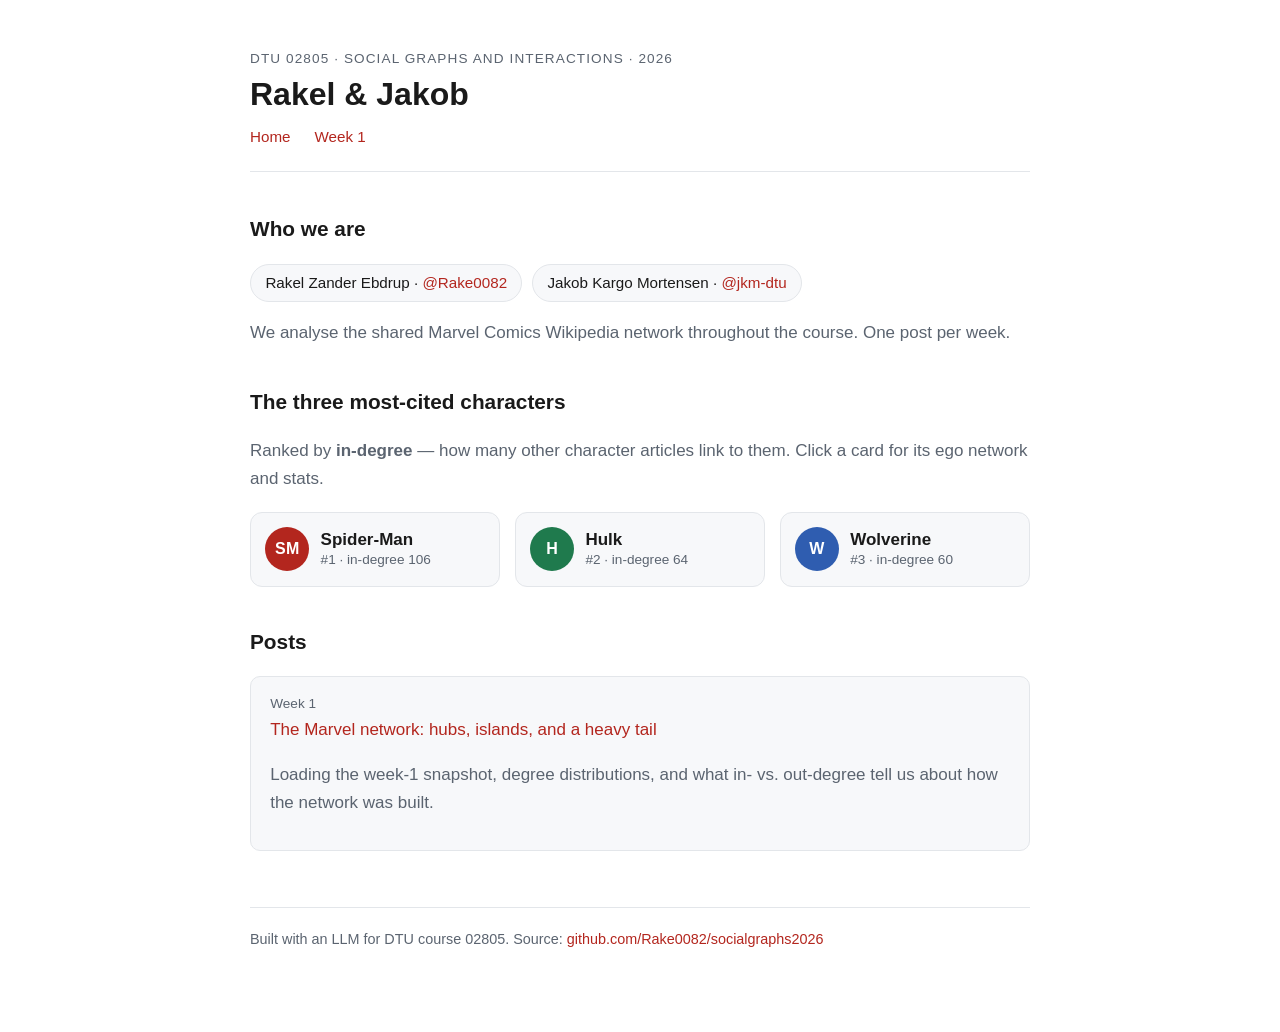
==== index.html @ 5c4c25a7 "Landing page: interactive ego networks for the 3 most-cited characters - assets/heroes.json exported" ====
<!DOCTYPE html>
<html lang="en">
<head>
  <meta charset="utf-8">
  <meta name="viewport" content="width=device-width, initial-scale=1">
  <title>02805 Social Graphs — Rakel &amp; Jakob</title>
  <link rel="stylesheet" href="assets/style.css">
</head>
<body>
<div class="wrap">

  <header class="site">
    <div class="kicker">DTU 02805 · Social Graphs and Interactions · 2026</div>
    <h1>Rakel &amp; Jakob</h1>
    <nav class="top">
      <a href="index.html">Home</a>
      <a href="posts/week1.html">Week 1</a>
    </nav>
  </header>

  <h2>Who we are</h2>
  <ul class="members">
    <li>Rakel Zander Ebdrup · <a href="https://github.com/Rake0082">@Rake0082</a></li>
    <li>Jakob Kargo Mortensen · <a href="https://github.com/jkm-dtu">@jkm-dtu</a></li>
  </ul>
  <p class="muted">
    We analyse the shared Marvel Comics Wikipedia network throughout the course.
    One post per week.
  </p>

  <h2>The three most-cited characters</h2>
  <p class="muted">
    Ranked by <strong>in-degree</strong> &mdash; how many other character articles link to them.
    Click a card for its ego network and stats.
  </p>

  <div id="heroes" class="hero-row">
    <p class="muted" id="hero-fallback">Loading character data&hellip;</p>
  </div>
  <div id="hero-panel" class="hero-panel" hidden></div>

  <h2>Posts</h2>
  <ul class="posts">
    <li>
      <div class="date">Week 1</div>
      <a href="posts/week1.html">The Marvel network: hubs, islands, and a heavy tail</a>
      <p class="muted">Loading the week-1 snapshot, degree distributions, and what in- vs.
        out-degree tell us about how the network was built.</p>
    </li>
  </ul>

  <footer class="site">
    Built with an LLM for DTU course 02805. Source:
    <a href="https://github.com/Rake0082/socialgraphs2026">github.com/Rake0082/socialgraphs2026</a>
  </footer>

</div>

<script>
const ACCENTS = ["#b3261e", "#1f7a4d", "#2f5db0"];   // one per card

function initials(name) {
  return name.replace(/\(.*?\)/g, "").trim().split(/[\s-]+/)
             .map(w => w[0]).join("").slice(0, 2).toUpperCase();
}

function egoSVG(hero) {
  const W = 340, C = W / 2, R = 118;
  const nodes = hero.nodes;
  const hub = nodes[0];
  const others = nodes.slice(1);
  const pos = [[C, C]];
  others.forEach((_, i) => {
    const a = (i / others.length) * 2 * Math.PI - Math.PI / 2;
    pos.push([C + R * Math.cos(a), C + R * Math.sin(a)]);
  });
  const rOf = d => 4 + 2.3 * Math.sqrt(d);
  const dirColour = { in: "var(--accent)", out: "#7a8698", both: "#b48a00" };

  let s = `<svg viewBox="0 0 ${W} ${W}" role="img" aria-label="Ego network of ${hub.name}">`;
  // edges
  for (const [i, j] of hero.edges) {
    const touchesHub = (i === 0 || j === 0);
    const col = touchesHub ? dirColour[nodes[i === 0 ? j : i].dir] : "var(--border)";
    const wdt = touchesHub ? 1.6 : 0.7;
    s += `<line x1="${pos[i][0]}" y1="${pos[i][1]}" x2="${pos[j][0]}" y2="${pos[j][1]}" `
       + `stroke="${col}" stroke-width="${wdt}" opacity="${touchesHub ? 0.9 : 0.45}"/>`;
  }
  // nodes + labels
  nodes.forEach((nd, i) => {
    const [x, y] = pos[i];
    const r = nd.is_hero ? rOf(nd.in_degree) * 0.9 + 4 : rOf(nd.in_degree);
    s += `<circle cx="${x}" cy="${y}" r="${r}" `
       + `fill="${nd.is_hero ? "var(--accent)" : "var(--card)"}" `
       + `stroke="${nd.is_hero ? "var(--accent)" : "var(--muted)"}" stroke-width="1.5">`
       + `<title>${nd.name} — in-degree ${nd.in_degree}</title></circle>`;
    if (!nd.is_hero) {
      const anchor = x < C - 8 ? "end" : x > C + 8 ? "start" : "middle";
      const dx = anchor === "end" ? -r - 3 : anchor === "start" ? r + 3 : 0;
      const dy = anchor === "middle" ? (y < C ? -r - 4 : r + 10) : 3;
      s += `<text x="${x + dx}" y="${y + dy}" text-anchor="${anchor}" `
         + `font-size="9" fill="var(--fg)">${nd.name.replace(/\s*\(.*?\)/, "")}</text>`;
    }
  });
  s += `</svg>`;
  return s;
}

function showPanel(name, hero, accent) {
  const panel = document.getElementById("hero-panel");
  panel.style.setProperty("--card-accent", accent);
  panel.innerHTML = `
    <div class="hero-stats">
      <span class="hero-panel-name">${name}</span>
      <span><b>#${hero.in_rank}</b> by in-degree</span>
      <span><b>${hero.in_degree}</b> in-degree</span>
      <span><b>${hero.out_degree}</b> out-degree</span>
      <span><b>${hero.n_neighbours}</b> distinct neighbours</span>
    </div>
    <div class="hero-ego">${egoSVG(hero)}</div>
    <p class="muted hero-legend">
      Centre = the character. Ring = its 14 highest in-degree neighbours; node radius &prop; that
      neighbour's in-degree. <span style="color:var(--accent)">Red</span> link = someone links
      <em>to</em> the character, grey = the character links <em>out</em>, gold = mutual.
    </p>`;
  panel.hidden = false;
}

function render(data) {
  const row = document.getElementById("heroes");
  row.innerHTML = "";
  const entries = Object.entries(data);
  entries.forEach(([name, hero], idx) => {
    const accent = ACCENTS[idx % ACCENTS.length];
    const short = name.replace(/\s*\(.*?\)/, "");
    const btn = document.createElement("button");
    btn.className = "hero-card";
    btn.setAttribute("aria-pressed", "false");
    btn.innerHTML = `
      <span class="hero-emblem" style="background:${accent}">${initials(name)}</span>
      <span class="hero-meta">
        <span class="hero-name">${short}</span>
        <span class="hero-sub">#${hero.in_rank} · in-degree ${hero.in_degree}</span>
      </span>`;
    btn.addEventListener("click", () => {
      const wasActive = btn.getAttribute("aria-pressed") === "true";
      row.querySelectorAll(".hero-card").forEach(b => b.setAttribute("aria-pressed", "false"));
      if (wasActive) {
        document.getElementById("hero-panel").hidden = true;
      } else {
        btn.setAttribute("aria-pressed", "true");
        showPanel(short, hero, accent);
      }
    });
    row.appendChild(btn);
  });
}

fetch("assets/heroes.json")
  .then(r => r.json())
  .then(render)
  .catch(() => {
    const fb = document.getElementById("hero-fallback");
    if (fb) fb.textContent =
      "Could not load assets/heroes.json — run the export cell in week1_distribution.ipynb.";
  });
</script>
</body>
</html>
---- assets/style.css ----
/* ---- 02805 Social Graphs — group site ---- */

:root {
  --bg: #ffffff;
  --fg: #1a1a1a;
  --muted: #5b6470;
  --accent: #b3261e;
  --border: #e3e6ea;
  --card: #f7f8fa;
  --maxw: 820px;
}

@media (prefers-color-scheme: dark) {
  :root {
    --bg: #0f1115;
    --fg: #e7e9ec;
    --muted: #9aa4b1;
    --accent: #ff6b61;
    --border: #262b33;
    --card: #171a20;
  }
}

* { box-sizing: border-box; }

body {
  margin: 0;
  background: var(--bg);
  color: var(--fg);
  font: 17px/1.65 -apple-system, BlinkMacSystemFont, "Segoe UI", Roboto, Helvetica, Arial, sans-serif;
}

.wrap {
  max-width: var(--maxw);
  margin: 0 auto;
  padding: 3rem 1.25rem 5rem;
}

header.site {
  border-bottom: 1px solid var(--border);
  margin-bottom: 2.5rem;
  padding-bottom: 1.25rem;
}

header.site .kicker {
  color: var(--muted);
  font-size: 0.85rem;
  letter-spacing: 0.08em;
  text-transform: uppercase;
}

h1 { font-size: 2rem; line-height: 1.2; margin: 0.3rem 0 0.6rem; }
h2 { font-size: 1.3rem; margin: 2.4rem 0 0.7rem; }
h3 { font-size: 1.05rem; margin: 1.6rem 0 0.4rem; }

a { color: var(--accent); text-decoration: none; }
a:hover { text-decoration: underline; }

.muted { color: var(--muted); }

nav.top a { margin-right: 1.2rem; font-size: 0.95rem; }

ul.members { list-style: none; padding: 0; display: flex; flex-wrap: wrap; gap: 0.6rem; }
ul.members li {
  background: var(--card);
  border: 1px solid var(--border);
  border-radius: 999px;
  padding: 0.35rem 0.9rem;
  font-size: 0.95rem;
}

ul.posts { list-style: none; padding: 0; }
ul.posts li {
  border: 1px solid var(--border);
  border-radius: 10px;
  padding: 1rem 1.2rem;
  margin-bottom: 0.9rem;
  background: var(--card);
}
ul.posts li .date { color: var(--muted); font-size: 0.85rem; }

figure { margin: 1.5rem 0; }
figure img { width: 100%; border: 1px solid var(--border); border-radius: 8px; }
figcaption { color: var(--muted); font-size: 0.9rem; margin-top: 0.5rem; }

table { border-collapse: collapse; width: 100%; margin: 1.3rem 0; font-size: 0.95rem; }
th, td { border: 1px solid var(--border); padding: 0.45rem 0.7rem; text-align: left; }
th { background: var(--card); }

code {
  background: var(--card);
  border: 1px solid var(--border);
  border-radius: 4px;
  padding: 0.1rem 0.35rem;
  font-size: 0.9em;
}

footer.site {
  border-top: 1px solid var(--border);
  margin-top: 3.5rem;
  padding-top: 1.25rem;
  color: var(--muted);
  font-size: 0.9rem;
}

/* ---- most-cited character cards ---- */
.hero-row {
  display: grid;
  grid-template-columns: repeat(3, 1fr);
  gap: 0.9rem;
  margin: 1.2rem 0;
}
@media (max-width: 620px) {
  .hero-row { grid-template-columns: 1fr; }
}

.hero-card {
  display: flex;
  align-items: center;
  gap: 0.7rem;
  width: 100%;
  padding: 0.9rem;
  border: 1px solid var(--border);
  border-radius: 12px;
  background: var(--card);
  color: inherit;
  font: inherit;
  text-align: left;
  cursor: pointer;
}
.hero-card:hover { border-color: var(--muted); }
.hero-card[aria-pressed="true"] {
  border-color: var(--card-accent, var(--accent));
  box-shadow: inset 0 0 0 1px var(--card-accent, var(--accent));
}

.hero-emblem {
  flex: 0 0 auto;
  width: 44px;
  height: 44px;
  border-radius: 50%;
  display: grid;
  place-items: center;
  color: #fff;
  font-weight: 700;
  font-size: 1rem;
  letter-spacing: 0.02em;
}

.hero-meta { display: flex; flex-direction: column; line-height: 1.3; }
.hero-name { font-weight: 600; }
.hero-sub { color: var(--muted); font-size: 0.85rem; }

.hero-panel {
  margin: 0.9rem 0 0;
  padding: 1.1rem;
  border: 1px solid var(--card-accent, var(--border));
  border-radius: 12px;
  background: var(--card);
}

.hero-stats {
  display: flex;
  flex-wrap: wrap;
  align-items: baseline;
  gap: 0.4rem 1.3rem;
  font-size: 0.92rem;
  margin-bottom: 0.4rem;
}
.hero-stats b { font-size: 1.05rem; }
.hero-panel-name {
  font-size: 1.15rem;
  font-weight: 700;
  margin-right: 0.4rem;
}

.hero-ego {
  max-width: 460px;
  margin: 0.6rem auto 0;
}
.hero-ego svg { width: 100%; height: auto; display: block; overflow: visible; }
.hero-legend { font-size: 0.82rem; margin: 0.6rem 0 0; }
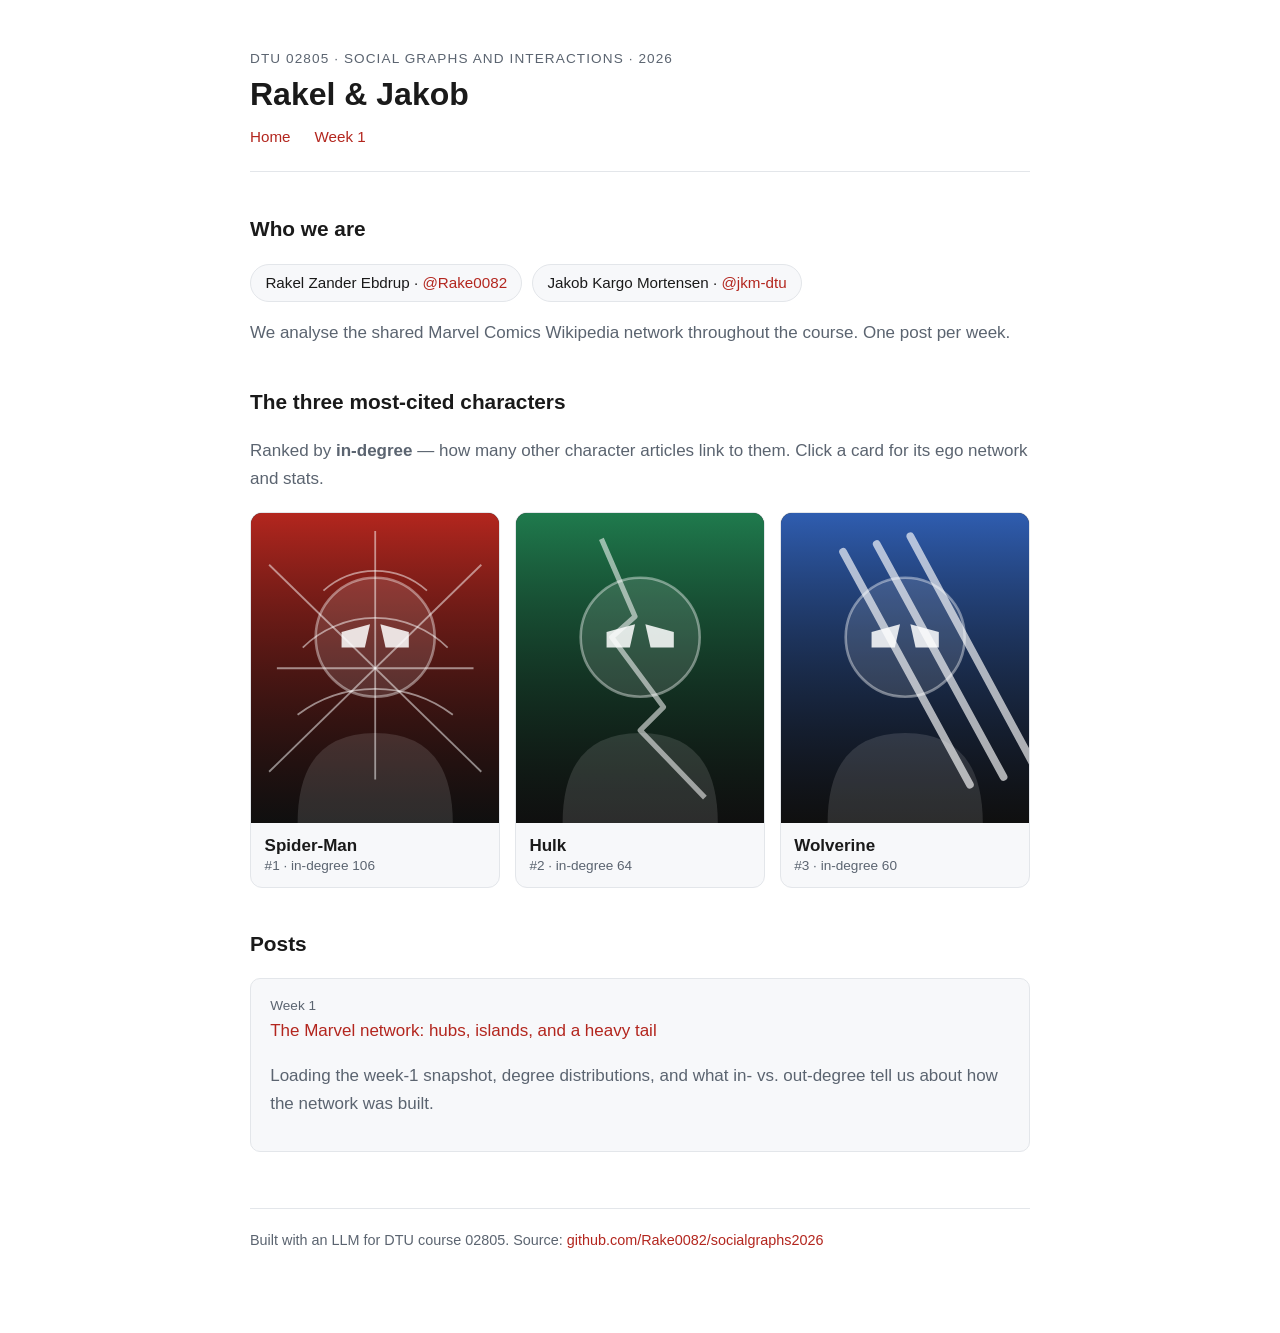
==== commit 87e2800e: "Character cards: clickable portrait tiles with drawn placeholder + photo swap-in - each card is now " ====
--- a/index.html
+++ b/index.html
@@ -62,6 +62,57 @@
 function initials(name) {
   return name.replace(/\(.*?\)/g, "").trim().split(/[\s-]+/)
              .map(w => w[0]).join("").slice(0, 2).toUpperCase();
+}
+
+function slugify(name) {
+  return name.toLowerCase().replace(/[^a-z0-9]+/g, "-").replace(/^-|-$/g, "");
+}
+
+/* Original, drawn placeholder portrait — no copyrighted artwork.
+   Replaced automatically by assets/heroes/<slug>.jpg (or .png) if that file exists. */
+function portraitSVG(name, accent) {
+  const short = name.replace(/\s*\(.*?\)/, "");
+  const motif = {
+    "Spider-Man": `
+      <g stroke="rgba(255,255,255,.5)" stroke-width="1.4" fill="none">
+        <line x1="100" y1="14" x2="100" y2="206"/>
+        <line x1="18" y1="40" x2="182" y2="200"/>
+        <line x1="182" y1="40" x2="18" y2="200"/>
+        <line x1="24" y1="120" x2="176" y2="120"/>
+        <path d="M60 60 A60 60 0 0 1 140 60"/>
+        <path d="M44 104 A80 80 0 0 1 156 104"/>
+        <path d="M40 156 A100 100 0 0 1 160 156"/>
+      </g>`,
+    "Hulk": `
+      <polyline points="70,20 96,80 78,96 118,150 100,168 150,220"
+        fill="none" stroke="rgba(255,255,255,.55)" stroke-width="4"
+        stroke-linejoin="round"/>`,
+    "Wolverine": `
+      <g stroke="rgba(255,255,255,.65)" stroke-width="6" stroke-linecap="round">
+        <line x1="52" y1="30" x2="150" y2="210"/>
+        <line x1="78" y1="24" x2="176" y2="204"/>
+        <line x1="104" y1="18" x2="200" y2="196"/>
+      </g>`,
+  }[short] || `
+      <circle cx="100" cy="120" r="70" fill="none"
+        stroke="rgba(255,255,255,.4)" stroke-width="3"/>`;
+
+  return `
+    <svg viewBox="0 0 200 240" preserveAspectRatio="xMidYMid slice" aria-hidden="true">
+      <defs>
+        <linearGradient id="g-${slugify(name)}" x1="0" y1="0" x2="0" y2="1">
+          <stop offset="0" stop-color="${accent}"/>
+          <stop offset="1" stop-color="rgba(0,0,0,.55)"/>
+        </linearGradient>
+      </defs>
+      <rect width="200" height="240" fill="url(#g-${slugify(name)})"/>
+      ${motif}
+      <circle cx="100" cy="96" r="46" fill="rgba(255,255,255,.12)"
+        stroke="rgba(255,255,255,.4)" stroke-width="2"/>
+      <path d="M40 240 q0 -70 60 -70 q60 0 60 70 Z" fill="rgba(255,255,255,.12)"/>
+      <polygon points="74,92 96,86 92,104 74,104" fill="rgba(255,255,255,.85)"/>
+      <polygon points="126,92 104,86 108,104 126,104" fill="rgba(255,255,255,.85)"/>
+    </svg>`;
 }
 
 function egoSVG(hero) {
@@ -133,11 +184,14 @@
   entries.forEach(([name, hero], idx) => {
     const accent = ACCENTS[idx % ACCENTS.length];
     const short = name.replace(/\s*\(.*?\)/, "");
+    const slug = slugify(name);
     const btn = document.createElement("button");
     btn.className = "hero-card";
     btn.setAttribute("aria-pressed", "false");
     btn.innerHTML = `
-      <span class="hero-emblem" style="background:${accent}">${initials(name)}</span>
+      <span class="hero-portrait" data-slug="${slug}">
+        ${portraitSVG(name, accent)}
+      </span>
       <span class="hero-meta">
         <span class="hero-name">${short}</span>
         <span class="hero-sub">#${hero.in_rank} · in-degree ${hero.in_degree}</span>
@@ -154,6 +208,19 @@
     });
     row.appendChild(btn);
   });
+  // if a real photo file exists (assets/heroes/<slug>.jpg or .png), layer it over the drawn portrait
+  row.querySelectorAll(".hero-portrait").forEach(box => {
+    const slug = box.dataset.slug;
+    (function tryExt(exts) {
+      if (!exts.length) return;
+      const img = new Image();
+      img.className = "hero-photo";
+      img.alt = "";
+      img.onload = () => box.appendChild(img);
+      img.onerror = () => tryExt(exts.slice(1));
+      img.src = `assets/heroes/${slug}.${exts[0]}`;
+    })(["jpg", "jpeg", "png", "webp"]);
+  });
 }
 
 fetch("assets/heroes.json")
--- a/assets/style.css
+++ b/assets/style.css
@@ -116,10 +116,9 @@
 
 .hero-card {
   display: flex;
-  align-items: center;
-  gap: 0.7rem;
+  flex-direction: column;
   width: 100%;
-  padding: 0.9rem;
+  padding: 0;
   border: 1px solid var(--border);
   border-radius: 12px;
   background: var(--card);
@@ -127,27 +126,40 @@
   font: inherit;
   text-align: left;
   cursor: pointer;
+  overflow: hidden;
 }
 .hero-card:hover { border-color: var(--muted); }
+.hero-card:hover .hero-portrait { filter: brightness(1.06); }
 .hero-card[aria-pressed="true"] {
   border-color: var(--card-accent, var(--accent));
-  box-shadow: inset 0 0 0 1px var(--card-accent, var(--accent));
+  box-shadow: inset 0 0 0 2px var(--card-accent, var(--accent));
 }
 
-.hero-emblem {
-  flex: 0 0 auto;
-  width: 44px;
-  height: 44px;
-  border-radius: 50%;
-  display: grid;
-  place-items: center;
-  color: #fff;
-  font-weight: 700;
-  font-size: 1rem;
-  letter-spacing: 0.02em;
+.hero-portrait {
+  position: relative;
+  display: block;
+  width: 100%;
+  aspect-ratio: 4 / 5;
+  background: #222;
+  transition: filter 0.15s;
 }
+.hero-portrait svg,
+.hero-portrait .hero-photo {
+  position: absolute;
+  inset: 0;
+  width: 100%;
+  height: 100%;
+  object-fit: cover;
+  display: block;
+}
+.hero-portrait .hero-photo { z-index: 1; }   /* real photo covers the drawn placeholder */
 
-.hero-meta { display: flex; flex-direction: column; line-height: 1.3; }
+.hero-meta {
+  display: flex;
+  flex-direction: column;
+  line-height: 1.3;
+  padding: 0.7rem 0.85rem 0.8rem;
+}
 .hero-name { font-weight: 600; }
 .hero-sub { color: var(--muted); font-size: 0.85rem; }
 
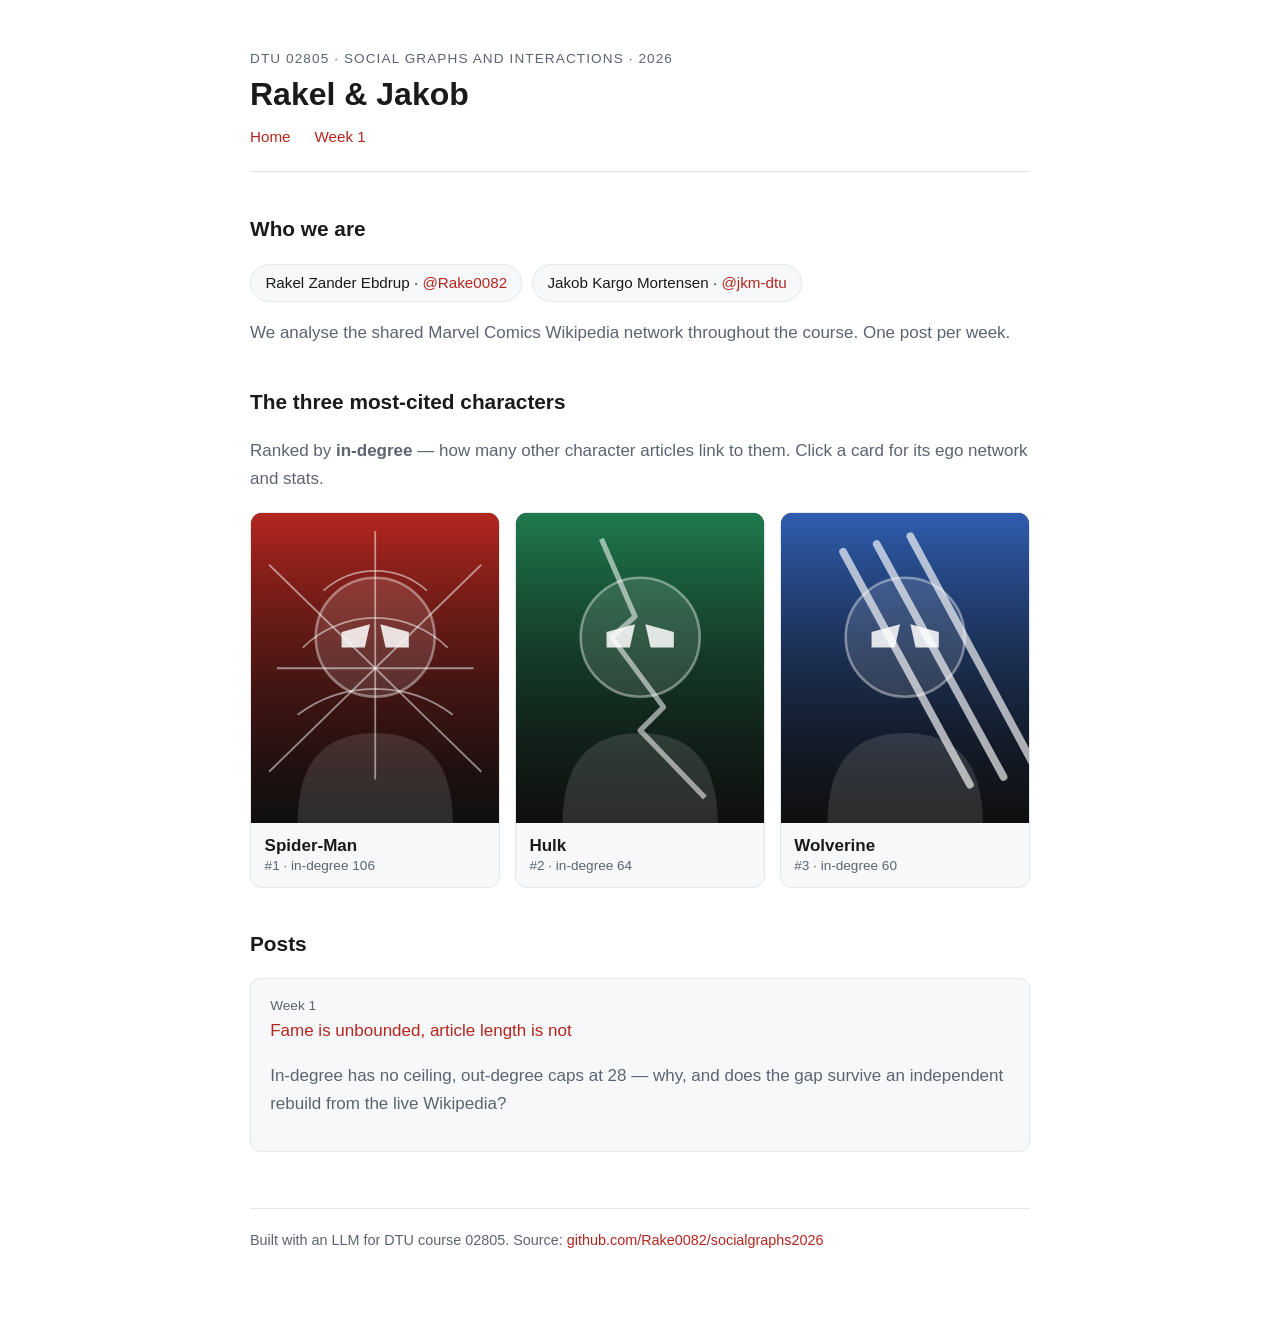
==== commit de4db521: "Week 1 post: in-degree vs out-degree asymmetry, with API reproduction check - new scatter figure ass" ====
--- a/index.html
+++ b/index.html
@@ -43,9 +43,9 @@
   <ul class="posts">
     <li>
       <div class="date">Week 1</div>
-      <a href="posts/week1.html">The Marvel network: hubs, islands, and a heavy tail</a>
-      <p class="muted">Loading the week-1 snapshot, degree distributions, and what in- vs.
-        out-degree tell us about how the network was built.</p>
+      <a href="posts/week1.html">Fame is unbounded, article length is not</a>
+      <p class="muted">In-degree has no ceiling, out-degree caps at 28 &mdash; why, and does the
+        gap survive an independent rebuild from the live Wikipedia?</p>
     </li>
   </ul>
 
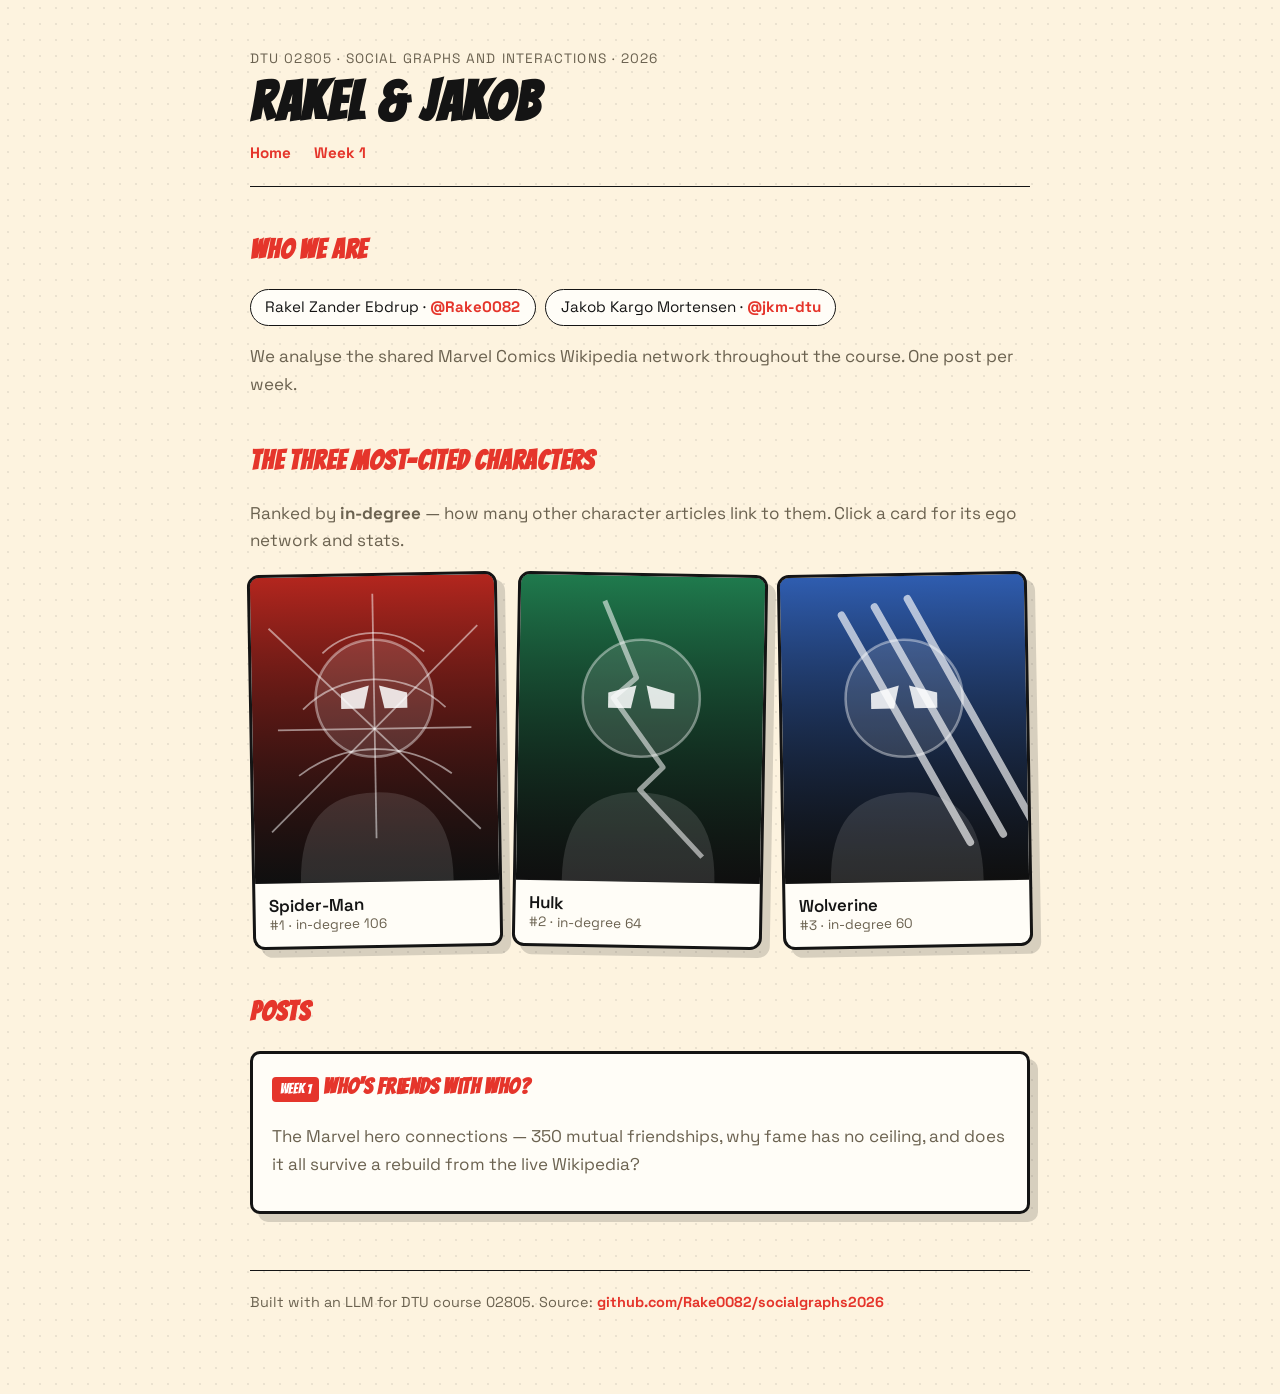
==== commit 58a35103: "Week 1: friendship framing + mutual-links network viz + fix yellow-panel contrast - headline -> 'Who" ====
--- a/index.html
+++ b/index.html
@@ -43,9 +43,9 @@
   <ul class="posts">
     <li>
       <div class="date">Week 1</div>
-      <a href="posts/week1.html">Fame is unbounded, article length is not</a>
-      <p class="muted">In-degree has no ceiling, out-degree caps at 28 &mdash; why, and does the
-        gap survive an independent rebuild from the live Wikipedia?</p>
+      <a href="posts/week1.html">Who's friends with who?</a>
+      <p class="muted">The Marvel hero connections &mdash; 350 mutual friendships, why fame has
+        no ceiling, and does it all survive a rebuild from the live Wikipedia?</p>
     </li>
   </ul>
 
--- a/assets/style.css
+++ b/assets/style.css
@@ -1,23 +1,27 @@
 /* ---- 02805 Social Graphs — group site ---- */
 
+@import url("https://fonts.googleapis.com/css2?family=Bangers&family=Space+Grotesk:wght@400;600;700&display=swap");
+
 :root {
-  --bg: #ffffff;
-  --fg: #1a1a1a;
-  --muted: #5b6470;
-  --accent: #b3261e;
-  --border: #e3e6ea;
-  --card: #f7f8fa;
+  --bg: #fdf3df;
+  --fg: #141414;
+  --muted: #6b6250;
+  --accent: #e5352b;
+  --border: #141414;
+  --card: #fffdf7;
   --maxw: 820px;
+  --shadow: 8px 8px 0 rgba(20, 20, 20, .16);
 }
 
 @media (prefers-color-scheme: dark) {
   :root {
-    --bg: #0f1115;
-    --fg: #e7e9ec;
-    --muted: #9aa4b1;
-    --accent: #ff6b61;
-    --border: #262b33;
-    --card: #171a20;
+    --bg: #1a1712;
+    --fg: #f2ede0;
+    --muted: #a99f8b;
+    --accent: #ff7a2f;
+    --border: #f2ede0;
+    --card: #241f18;
+    --shadow: 8px 8px 0 rgba(0, 0, 0, .5);
   }
 }
 
@@ -27,7 +31,9 @@
   margin: 0;
   background: var(--bg);
   color: var(--fg);
-  font: 17px/1.65 -apple-system, BlinkMacSystemFont, "Segoe UI", Roboto, Helvetica, Arial, sans-serif;
+  font: 17px/1.6 "Space Grotesk", -apple-system, BlinkMacSystemFont, "Segoe UI", Roboto, Helvetica, Arial, sans-serif;
+  background-image: radial-gradient(rgba(20, 20, 20, .08) 1.1px, transparent 1.2px);
+  background-size: 16px 16px;
 }
 
 .wrap {
@@ -49,11 +55,22 @@
   text-transform: uppercase;
 }
 
-h1 { font-size: 2rem; line-height: 1.2; margin: 0.3rem 0 0.6rem; }
-h2 { font-size: 1.3rem; margin: 2.4rem 0 0.7rem; }
+h1 {
+  font-family: "Bangers", cursive;
+  font-size: clamp(2.4rem, 7vw, 3.4rem);
+  line-height: 1; letter-spacing: 0.03em;
+  margin: 0.3rem 0 0.6rem;
+  text-transform: uppercase;
+}
+h2 {
+  font-family: "Bangers", cursive;
+  font-size: 1.7rem; letter-spacing: 0.03em;
+  color: var(--accent);
+  margin: 2.6rem 0 0.7rem;
+}
 h3 { font-size: 1.05rem; margin: 1.6rem 0 0.4rem; }
 
-a { color: var(--accent); text-decoration: none; }
+a { color: var(--accent); text-decoration: none; font-weight: 700; }
 a:hover { text-decoration: underline; }
 
 .muted { color: var(--muted); }
@@ -71,13 +88,21 @@
 
 ul.posts { list-style: none; padding: 0; }
 ul.posts li {
-  border: 1px solid var(--border);
+  border: 3px solid var(--border);
   border-radius: 10px;
   padding: 1rem 1.2rem;
   margin-bottom: 0.9rem;
   background: var(--card);
-}
-ul.posts li .date { color: var(--muted); font-size: 0.85rem; }
+  box-shadow: var(--shadow);
+}
+ul.posts li a { font-family: "Bangers", cursive; font-size: 1.35rem; letter-spacing: 0.02em; }
+ul.posts li .date {
+  display: inline-block;
+  font-family: "Bangers", cursive;
+  background: var(--accent); color: #fff;
+  padding: 0.05rem 0.5rem; border-radius: 4px;
+  font-size: 0.9rem; margin-bottom: 0.3rem;
+}
 
 figure { margin: 1.5rem 0; }
 figure img { width: 100%; border: 1px solid var(--border); border-radius: 8px; }
@@ -119,7 +144,7 @@
   flex-direction: column;
   width: 100%;
   padding: 0;
-  border: 1px solid var(--border);
+  border: 3px solid var(--border);
   border-radius: 12px;
   background: var(--card);
   color: inherit;
@@ -127,12 +152,16 @@
   text-align: left;
   cursor: pointer;
   overflow: hidden;
-}
-.hero-card:hover { border-color: var(--muted); }
+  box-shadow: var(--shadow);
+  transition: transform 0.12s;
+}
+.hero-card:nth-child(odd) { transform: rotate(-1deg); }
+.hero-card:nth-child(even) { transform: rotate(1deg); }
+.hero-card:hover { transform: rotate(0) translateY(-3px); }
 .hero-card:hover .hero-portrait { filter: brightness(1.06); }
 .hero-card[aria-pressed="true"] {
-  border-color: var(--card-accent, var(--accent));
-  box-shadow: inset 0 0 0 2px var(--card-accent, var(--accent));
+  transform: rotate(0);
+  box-shadow: inset 0 0 0 3px var(--card-accent, var(--accent)), var(--shadow);
 }
 
 .hero-portrait {
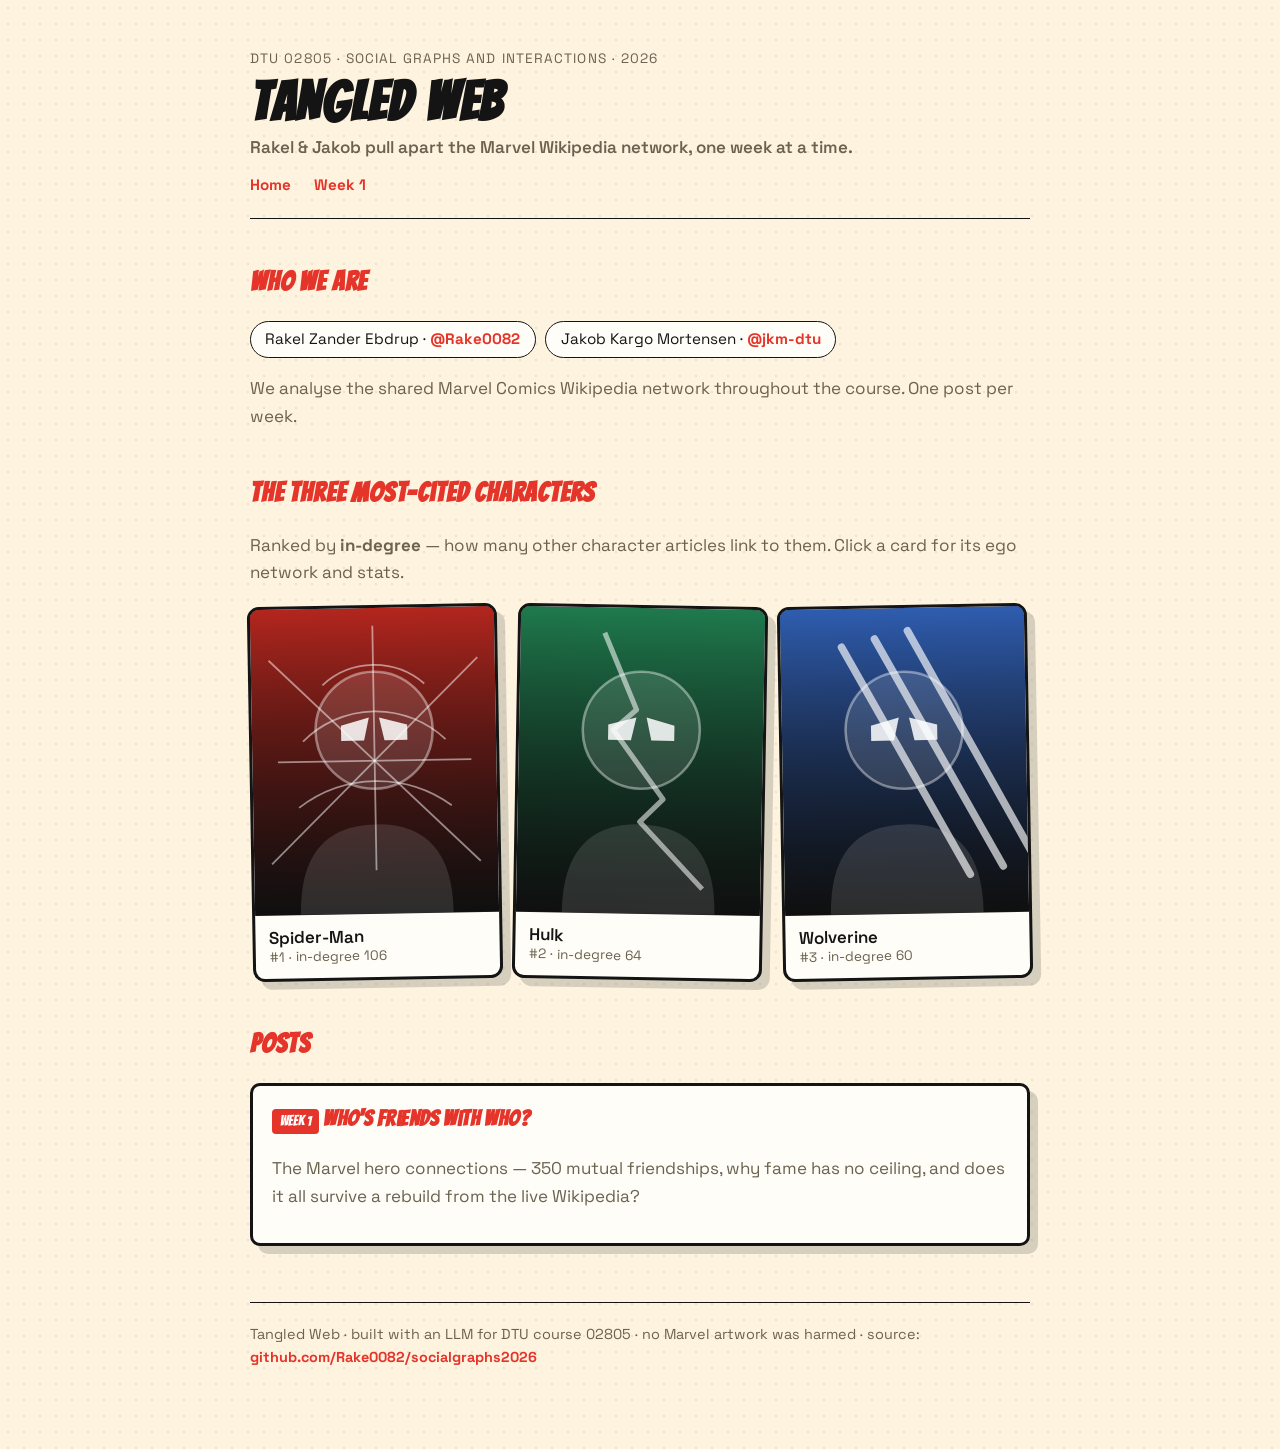
==== commit acd6ceda: "Interactive friendship network + fix splash 106/28 layout + site title 'Tangled Web' - friendship vi" ====
--- a/index.html
+++ b/index.html
@@ -3,7 +3,7 @@
 <head>
   <meta charset="utf-8">
   <meta name="viewport" content="width=device-width, initial-scale=1">
-  <title>02805 Social Graphs — Rakel &amp; Jakob</title>
+  <title>Tangled Web — a Marvel network zine</title>
   <link rel="stylesheet" href="assets/style.css">
 </head>
 <body>
@@ -11,7 +11,10 @@
 
   <header class="site">
     <div class="kicker">DTU 02805 · Social Graphs and Interactions · 2026</div>
-    <h1>Rakel &amp; Jakob</h1>
+    <h1>Tangled Web</h1>
+    <p class="muted" style="margin:-0.3rem 0 0.6rem;font-weight:600">
+      Rakel &amp; Jakob pull apart the Marvel Wikipedia network, one week at a time.
+    </p>
     <nav class="top">
       <a href="index.html">Home</a>
       <a href="posts/week1.html">Week 1</a>
@@ -50,7 +53,7 @@
   </ul>
 
   <footer class="site">
-    Built with an LLM for DTU course 02805. Source:
+    Tangled Web · built with an LLM for DTU course 02805 · no Marvel artwork was harmed · source:
     <a href="https://github.com/Rake0082/socialgraphs2026">github.com/Rake0082/socialgraphs2026</a>
   </footer>
 
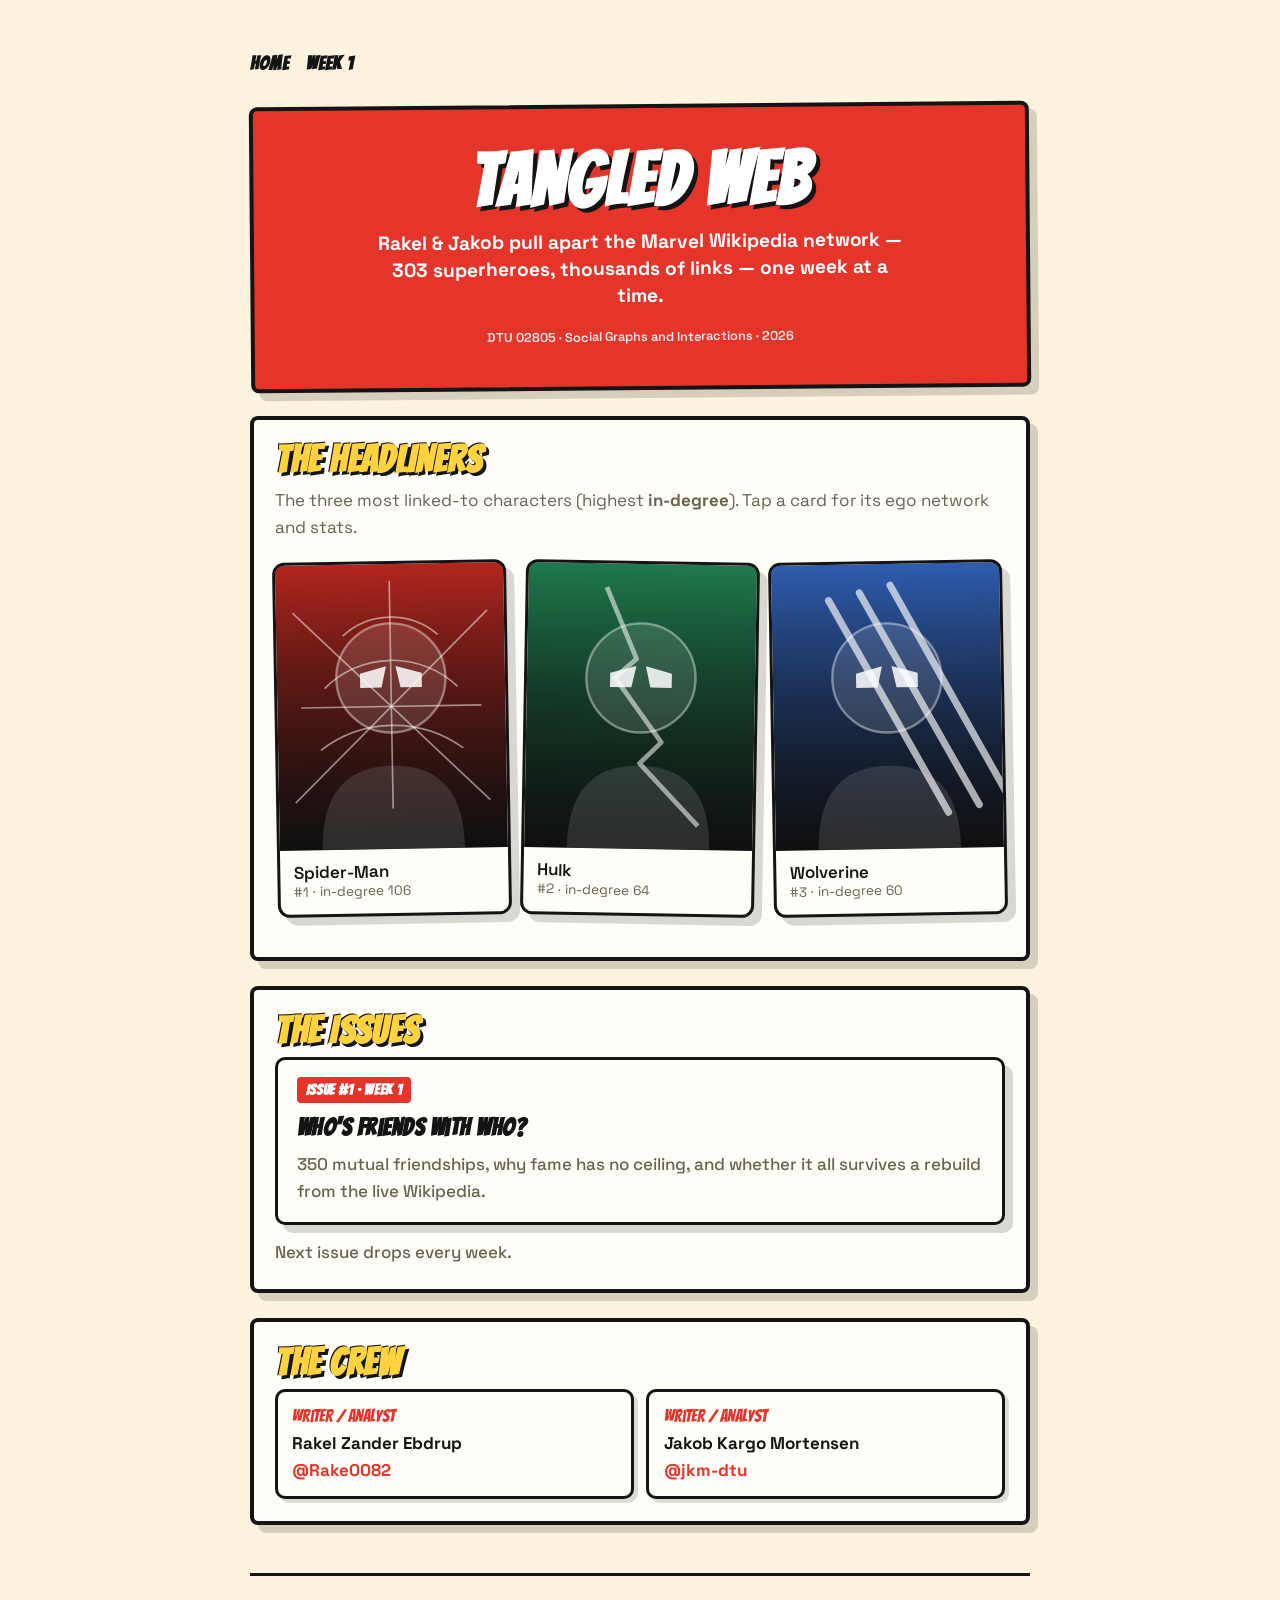
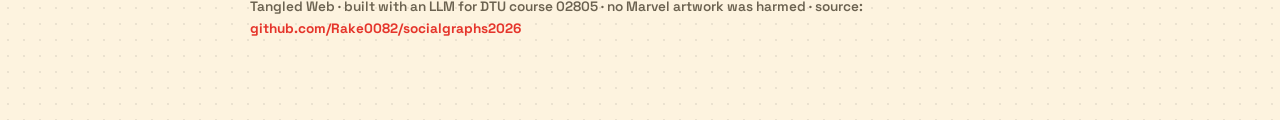
==== commit 12e4f6da: "Front page redesigned as the comic-zine cover: splash panel, 'headliners' / 'issues' / 'crew' panels" ====
--- a/index.html
+++ b/index.html
@@ -9,48 +9,61 @@
 <body>
 <div class="wrap">
 
-  <header class="site">
-    <div class="kicker">DTU 02805 · Social Graphs and Interactions · 2026</div>
-    <h1>Tangled Web</h1>
-    <p class="muted" style="margin:-0.3rem 0 0.6rem;font-weight:600">
-      Rakel &amp; Jakob pull apart the Marvel Wikipedia network, one week at a time.
+  <nav class="comic-nav" style="display:flex;gap:1rem;font-family:'Bangers',cursive;
+       letter-spacing:.06em;font-size:1.2rem;margin-bottom:1rem">
+    <a href="index.html" style="color:var(--fg);text-decoration:none">Home</a>
+    <a href="posts/week1.html" style="color:var(--fg);text-decoration:none">Week 1</a>
+  </nav>
+
+  <!-- COVER -->
+  <section class="panel splash">
+    <h1 class="kapow">Tangled Web</h1>
+    <p class="sub">Rakel &amp; Jakob pull apart the Marvel Wikipedia network &mdash;
+      303 superheroes, thousands of links &mdash; one week at a time.</p>
+    <div class="byline">DTU 02805 · Social Graphs and Interactions · 2026</div>
+  </section>
+
+  <!-- HEADLINERS -->
+  <section class="panel reveal">
+    <h2 class="kapow">The headliners</h2>
+    <p class="muted" style="margin:.2rem 0 1rem">
+      The three most linked-to characters (highest <strong>in-degree</strong>).
+      Tap a card for its ego network and stats.
     </p>
-    <nav class="top">
-      <a href="index.html">Home</a>
-      <a href="posts/week1.html">Week 1</a>
-    </nav>
-  </header>
-
-  <h2>Who we are</h2>
-  <ul class="members">
-    <li>Rakel Zander Ebdrup · <a href="https://github.com/Rake0082">@Rake0082</a></li>
-    <li>Jakob Kargo Mortensen · <a href="https://github.com/jkm-dtu">@jkm-dtu</a></li>
-  </ul>
-  <p class="muted">
-    We analyse the shared Marvel Comics Wikipedia network throughout the course.
-    One post per week.
-  </p>
-
-  <h2>The three most-cited characters</h2>
-  <p class="muted">
-    Ranked by <strong>in-degree</strong> &mdash; how many other character articles link to them.
-    Click a card for its ego network and stats.
-  </p>
-
-  <div id="heroes" class="hero-row">
-    <p class="muted" id="hero-fallback">Loading character data&hellip;</p>
-  </div>
-  <div id="hero-panel" class="hero-panel" hidden></div>
-
-  <h2>Posts</h2>
-  <ul class="posts">
-    <li>
-      <div class="date">Week 1</div>
-      <a href="posts/week1.html">Who's friends with who?</a>
-      <p class="muted">The Marvel hero connections &mdash; 350 mutual friendships, why fame has
-        no ceiling, and does it all survive a rebuild from the live Wikipedia?</p>
-    </li>
-  </ul>
+    <div id="heroes" class="hero-row">
+      <p class="muted" id="hero-fallback">Loading character data&hellip;</p>
+    </div>
+    <div id="hero-panel" class="hero-panel" hidden></div>
+  </section>
+
+  <!-- ISSUES -->
+  <section class="panel reveal">
+    <h2 class="kapow">The issues</h2>
+    <a class="issue" href="posts/week1.html">
+      <span class="tag">Issue #1 · Week 1</span>
+      <span class="headline">Who's friends with who?</span>
+      <p class="blurb">350 mutual friendships, why fame has no ceiling, and whether it all
+        survives a rebuild from the live Wikipedia.</p>
+    </a>
+    <p class="muted" style="font-weight:500;margin:.4rem 0 0">Next issue drops every week.</p>
+  </section>
+
+  <!-- CREW -->
+  <section class="panel reveal">
+    <h2 class="kapow">The crew</h2>
+    <div class="crew">
+      <div class="card">
+        <div class="role">Writer / analyst</div>
+        <div class="who">Rakel Zander Ebdrup</div>
+        <a href="https://github.com/Rake0082">@Rake0082</a>
+      </div>
+      <div class="card">
+        <div class="role">Writer / analyst</div>
+        <div class="who">Jakob Kargo Mortensen</div>
+        <a href="https://github.com/jkm-dtu">@jkm-dtu</a>
+      </div>
+    </div>
+  </section>
 
   <footer class="site">
     Tangled Web · built with an LLM for DTU course 02805 · no Marvel artwork was harmed · source:
@@ -234,6 +247,13 @@
     if (fb) fb.textContent =
       "Could not load assets/heroes.json — run the export cell in week1_distribution.ipynb.";
   });
+
+const io = new IntersectionObserver((entries) => {
+  entries.forEach(e => {
+    if (e.isIntersecting) { e.target.classList.add("in-view"); io.unobserve(e.target); }
+  });
+}, { threshold: 0.15 });
+document.querySelectorAll(".reveal").forEach(el => io.observe(el));
 </script>
 </body>
 </html>
--- a/assets/style.css
+++ b/assets/style.css
@@ -11,6 +11,11 @@
   --card: #fffdf7;
   --maxw: 820px;
   --shadow: 8px 8px 0 rgba(20, 20, 20, .16);
+  --red: #e5352b;
+  --yellow: #ffd23f;
+  --blue: #2f6fed;
+  --orange: #ff7a2f;
+  --ink: #141414;
 }
 
 @media (prefers-color-scheme: dark) {
@@ -22,6 +27,7 @@
     --border: #f2ede0;
     --card: #241f18;
     --shadow: 8px 8px 0 rgba(0, 0, 0, .5);
+    --ink: #f2ede0;
   }
 }
 
@@ -121,12 +127,98 @@
 }
 
 footer.site {
-  border-top: 1px solid var(--border);
-  margin-top: 3.5rem;
+  border-top: 3px solid var(--border);
+  margin-top: 3rem;
   padding-top: 1.25rem;
   color: var(--muted);
-  font-size: 0.9rem;
-}
+  font-size: 0.85rem;
+  font-weight: 600;
+}
+
+/* ---- comic zine panels (shared with the week posts) ---- */
+.panel {
+  background: var(--card);
+  border: 4px solid var(--ink);
+  border-radius: 8px;
+  box-shadow: var(--shadow);
+  padding: 1.4rem 1.3rem;
+  margin: 1.6rem 0;
+}
+.panel:nth-of-type(odd)  { transform: rotate(-0.5deg); }
+.panel:nth-of-type(even) { transform: rotate(0.5deg); }
+
+.panel > h2 {
+  font-size: clamp(1.6rem, 5vw, 2.4rem);
+  margin: 0 0 0.5rem;
+  color: var(--yellow);
+  text-shadow: 3px 3px 0 var(--ink), -1px -1px 0 var(--ink);
+}
+
+.kapow {
+  font-family: "Bangers", cursive;
+  line-height: 0.95; letter-spacing: 0.02em;
+  margin: 0; text-transform: uppercase;
+}
+
+.splash {
+  text-align: center;
+  background: var(--red);
+  color: #fff;
+  border-color: var(--ink);
+  padding: 2.4rem 1.2rem;
+}
+.splash h1 {
+  font-size: clamp(2.6rem, 9vw, 4.6rem);
+  text-shadow: 4px 4px 0 var(--ink);
+  margin: 0;
+}
+.splash .sub {
+  font-weight: 700;
+  font-size: clamp(0.95rem, 2.6vw, 1.2rem);
+  line-height: 1.4;
+  max-width: 34rem;
+  margin: 0.8rem auto 0;
+}
+.splash .byline {
+  font-weight: 600; font-size: 0.8rem; opacity: 0.9; margin-top: 1.1rem;
+}
+
+.crew { display: flex; flex-wrap: wrap; gap: 0.8rem; }
+.crew .card {
+  flex: 1 1 220px;
+  border: 3px solid var(--ink);
+  border-radius: 10px;
+  padding: 0.7rem 0.9rem;
+  background: var(--card);
+  box-shadow: 4px 4px 0 rgba(20, 20, 20, .14);
+}
+.crew .card .role { font-family: "Bangers", cursive; color: var(--accent); font-size: 1.05rem; }
+.crew .card .who  { font-weight: 700; }
+
+.issue {
+  display: block;
+  border: 3px solid var(--ink);
+  border-radius: 10px;
+  padding: 1rem 1.2rem;
+  margin-bottom: 0.9rem;
+  background: var(--card);
+  box-shadow: var(--shadow);
+  color: inherit; text-decoration: none;
+  transition: transform 0.12s;
+}
+.issue:hover { transform: translate(-2px, -2px); text-decoration: none; }
+.issue .tag {
+  display: inline-block;
+  font-family: "Bangers", cursive;
+  background: var(--accent); color: #fff;
+  padding: 0.05rem 0.55rem; border-radius: 4px;
+  font-size: 0.95rem; letter-spacing: 0.04em; margin-bottom: 0.35rem;
+}
+.issue .headline { font-family: "Bangers", cursive; font-size: 1.5rem; letter-spacing: 0.02em; display: block; }
+.issue .blurb { color: var(--muted); font-weight: 500; margin: 0.25rem 0 0; }
+
+.reveal { opacity: 0; transform: translateY(22px); transition: opacity .5s, transform .5s; }
+.reveal.in-view { opacity: 1; transform: none; }
 
 /* ---- most-cited character cards ---- */
 .hero-row {
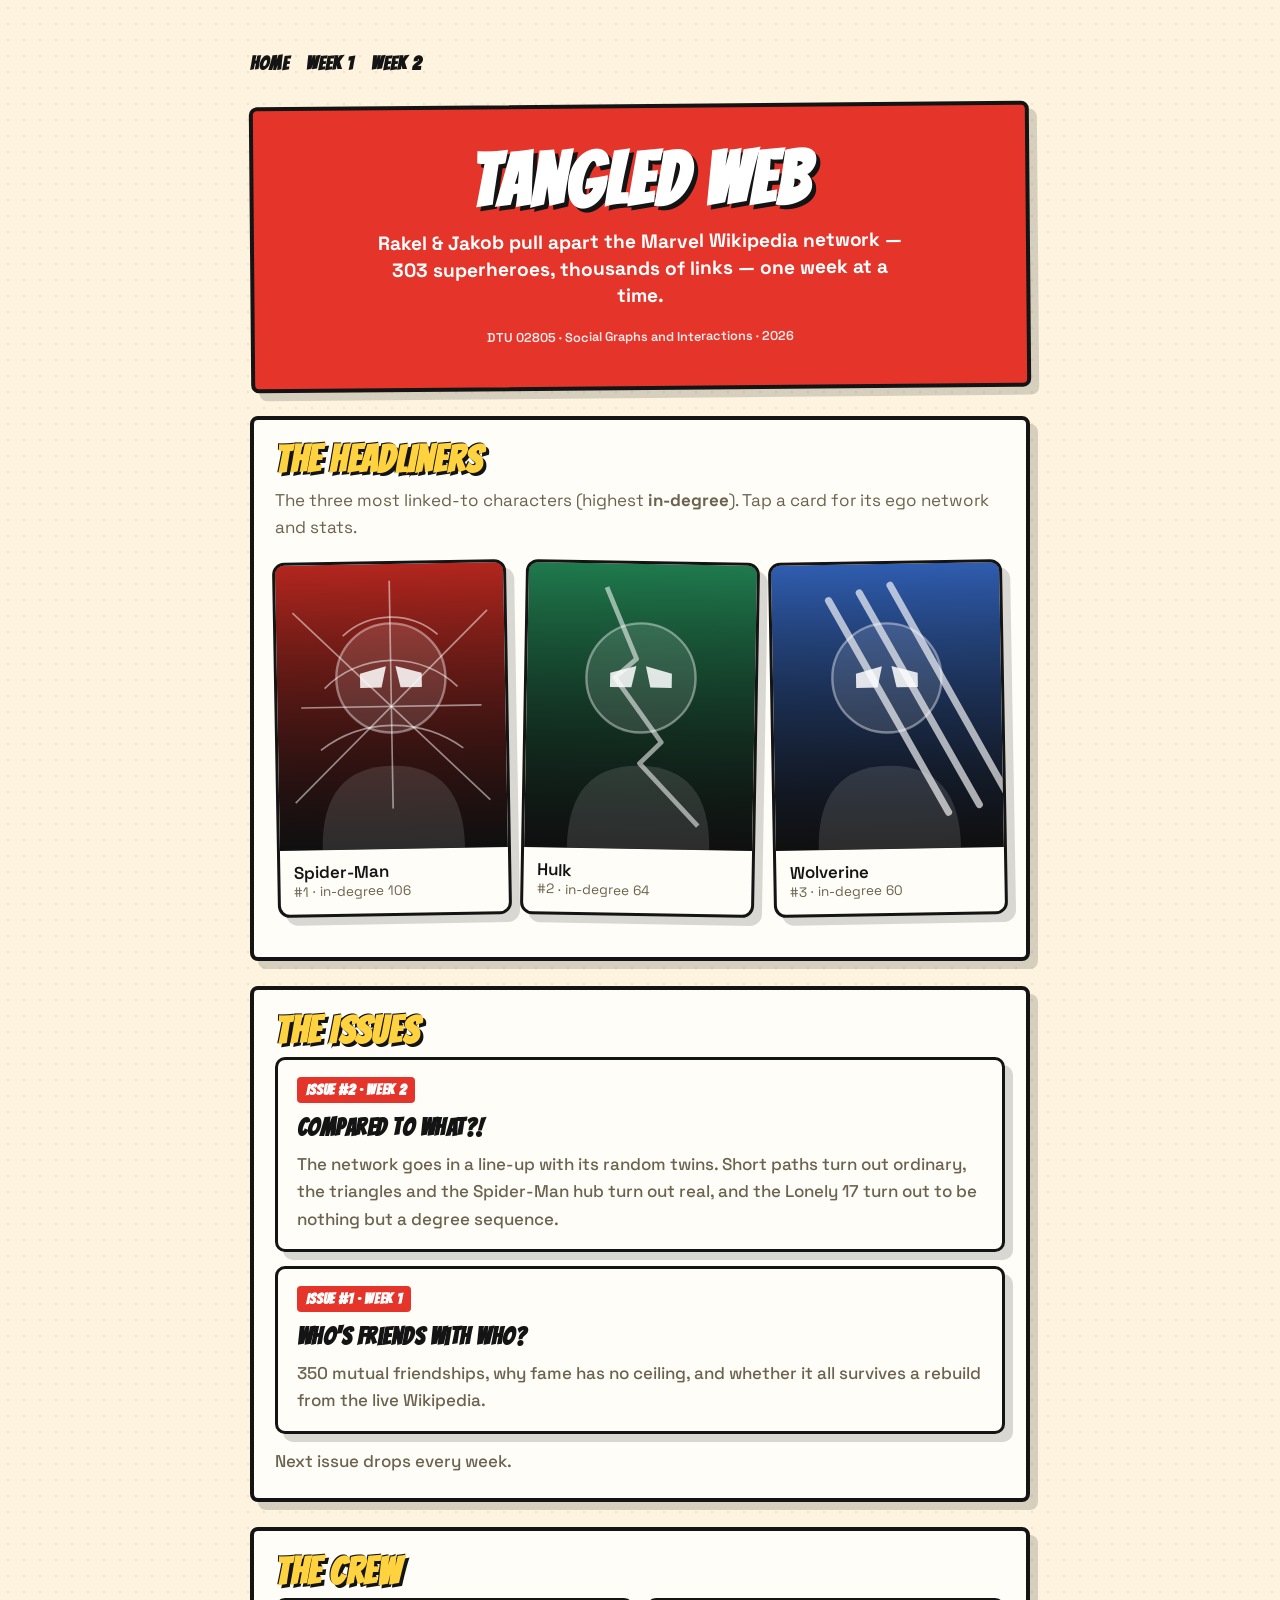
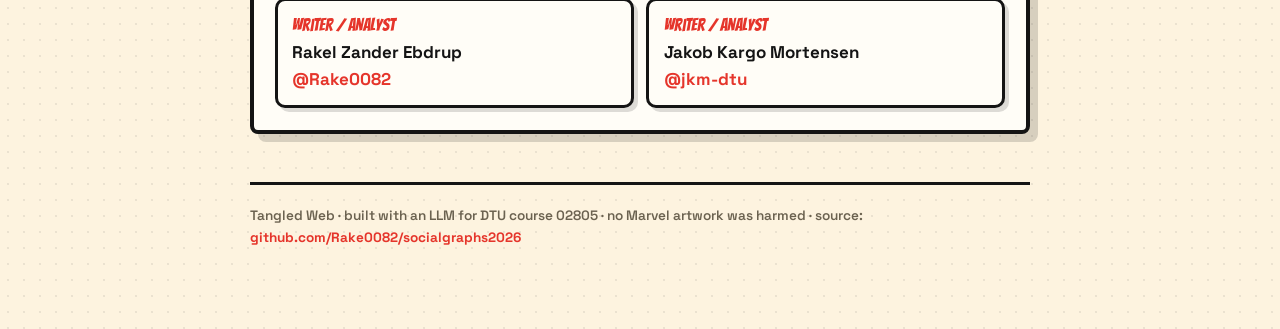
==== commit b993f0ba: "Issue #2 — Compared to WHAT?!: models & null models Six-panel zine post for Week 2: - Multiverse of " ====
--- a/index.html
+++ b/index.html
@@ -13,6 +13,7 @@
        letter-spacing:.06em;font-size:1.2rem;margin-bottom:1rem">
     <a href="index.html" style="color:var(--fg);text-decoration:none">Home</a>
     <a href="posts/week1.html" style="color:var(--fg);text-decoration:none">Week 1</a>
+    <a href="posts/week2.html" style="color:var(--fg);text-decoration:none">Week 2</a>
   </nav>
 
   <!-- COVER -->
@@ -39,6 +40,13 @@
   <!-- ISSUES -->
   <section class="panel reveal">
     <h2 class="kapow">The issues</h2>
+    <a class="issue" href="posts/week2.html">
+      <span class="tag">Issue #2 · Week 2</span>
+      <span class="headline">Compared to WHAT?!</span>
+      <p class="blurb">The network goes in a line-up with its random twins. Short paths turn out
+        ordinary, the triangles and the Spider-Man hub turn out real, and the Lonely 17 turn out
+        to be nothing but a degree sequence.</p>
+    </a>
     <a class="issue" href="posts/week1.html">
       <span class="tag">Issue #1 · Week 1</span>
       <span class="headline">Who's friends with who?</span>
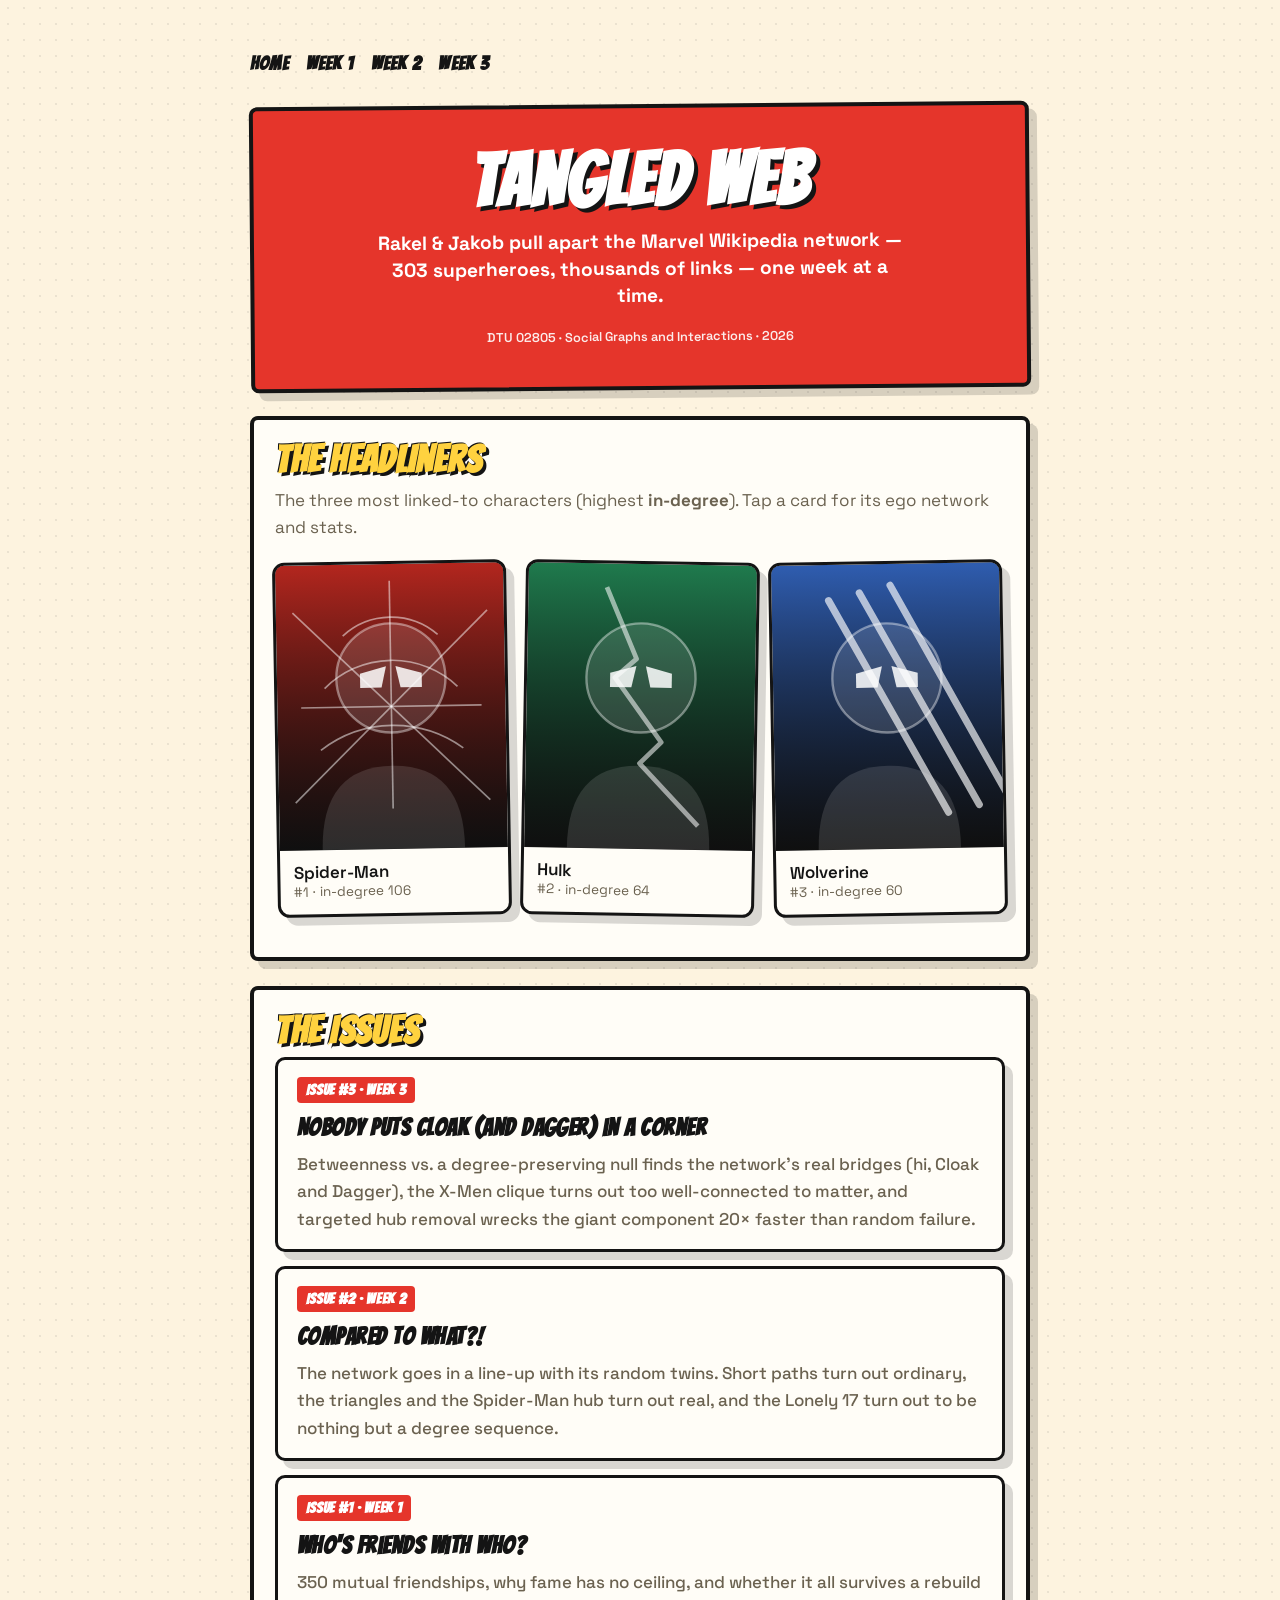
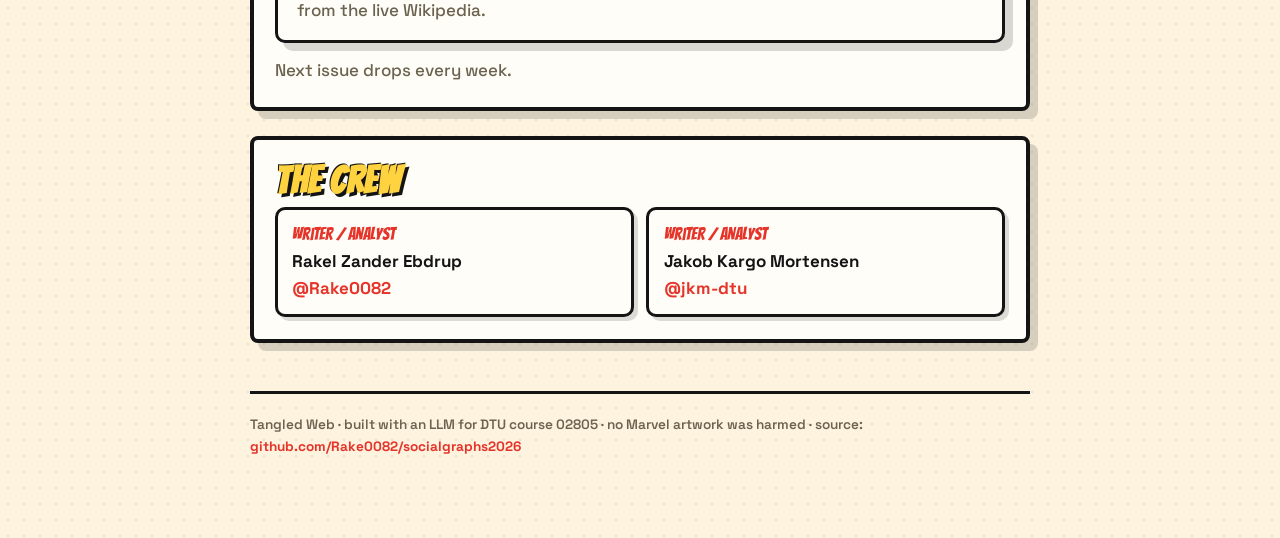
==== commit 07de2487: "Week 3: bridges vs cliques on the friendship network, targeted attack simulation, degree assortativi" ====
--- a/index.html
+++ b/index.html
@@ -14,6 +14,7 @@
     <a href="index.html" style="color:var(--fg);text-decoration:none">Home</a>
     <a href="posts/week1.html" style="color:var(--fg);text-decoration:none">Week 1</a>
     <a href="posts/week2.html" style="color:var(--fg);text-decoration:none">Week 2</a>
+    <a href="posts/week3.html" style="color:var(--fg);text-decoration:none">Week 3</a>
   </nav>
 
   <!-- COVER -->
@@ -40,6 +41,13 @@
   <!-- ISSUES -->
   <section class="panel reveal">
     <h2 class="kapow">The issues</h2>
+    <a class="issue" href="posts/week3.html">
+      <span class="tag">Issue #3 · Week 3</span>
+      <span class="headline">Nobody Puts Cloak (and Dagger) in a Corner</span>
+      <p class="blurb">Betweenness vs. a degree-preserving null finds the network's real bridges
+        (hi, Cloak and Dagger), the X-Men clique turns out too well-connected to matter, and
+        targeted hub removal wrecks the giant component 20&times; faster than random failure.</p>
+    </a>
     <a class="issue" href="posts/week2.html">
       <span class="tag">Issue #2 · Week 2</span>
       <span class="headline">Compared to WHAT?!</span>
